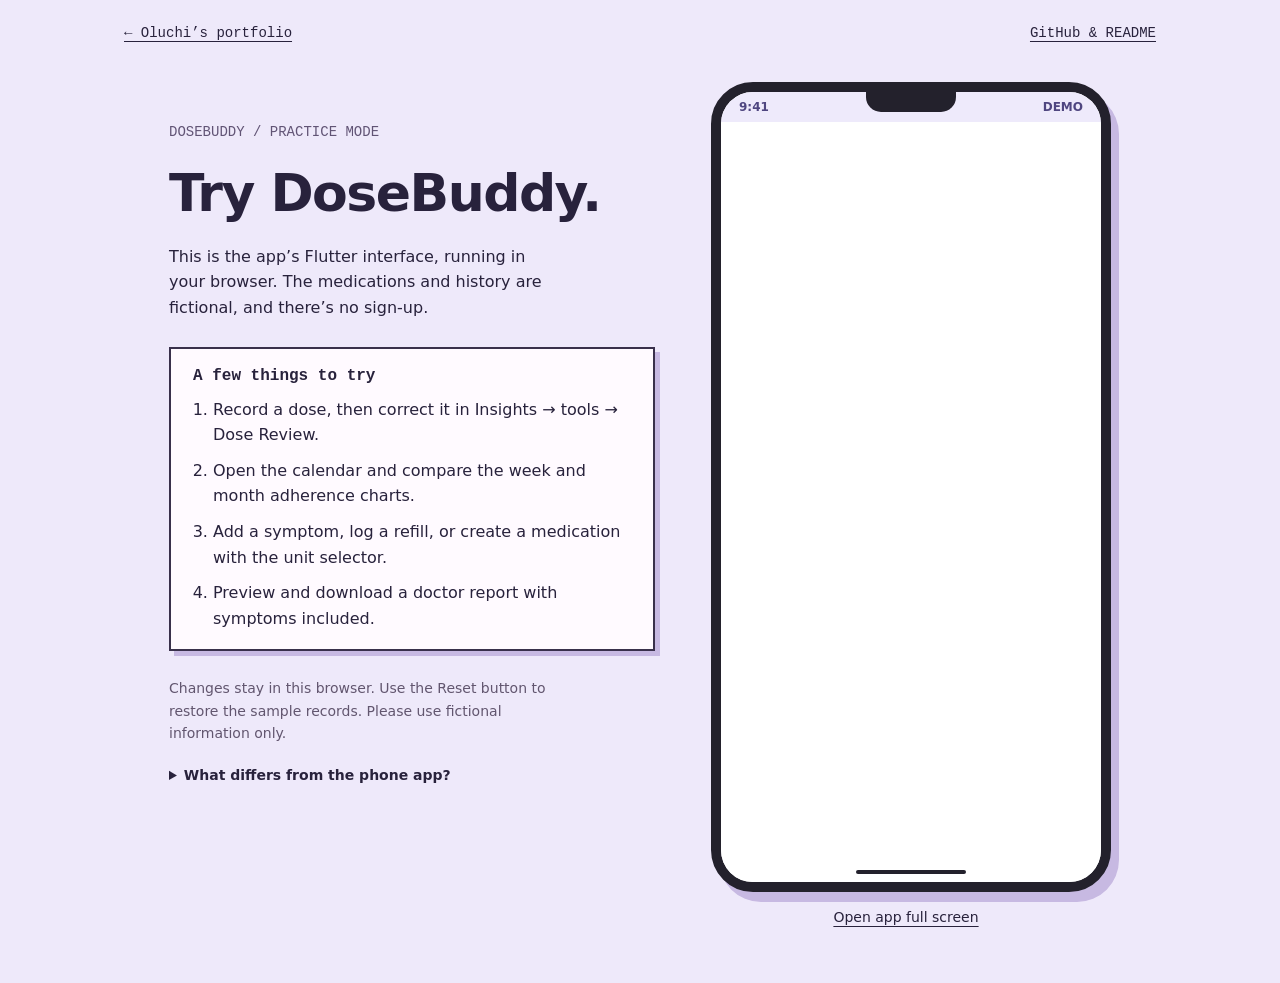
==== demos/dosebuddy/index.html @ b4969d1a "Add DoseBuddy Flutter practice demo in a phone frame" ====
<!doctype html>
<html lang="en"><head><meta charset="utf-8"><meta name="viewport" content="width=device-width,initial-scale=1"><title>DoseBuddy · Try the app</title><meta name="description" content="Try DoseBuddy's real Flutter screens with fictional medication records."><style>
*{box-sizing:border-box}body{margin:0;background:#eee9fa;color:#28223c;font:16px/1.6 system-ui,sans-serif}a{color:inherit;text-underline-offset:4px}a:focus-visible,button:focus-visible{outline:3px solid #6350aa;outline-offset:5px}.bar{max-width:1080px;margin:auto;padding:22px 24px;display:flex;justify-content:space-between;gap:20px;flex-wrap:wrap;font:14px/1.6 ui-monospace,monospace}.layout{max-width:990px;margin:16px auto 40px;padding:0 24px;display:grid;grid-template-columns:1fr minmax(0,400px);gap:56px;align-items:start}.intro{padding-top:36px}.eyebrow{font:14px ui-monospace,monospace;color:#615475}h1{font-size:clamp(34px,5vw,52px);letter-spacing:-1.5px;line-height:1.15;margin:20px 0}p{max-width:390px}.tips{padding:18px 22px;border:2px solid #39304b;background:#fffaff;box-shadow:5px 5px 0 #c7b9e2;margin:26px 0}h2{font:600 16px ui-monospace,monospace;margin:0 0 12px}ol{margin:0;padding-left:20px}li+li{margin-top:10px}.note{font-size:14px;color:#62566f}.phone{border:10px solid #23212c;border-radius:42px;background:#fff;box-shadow:8px 10px 0 #c7b9e2;overflow:hidden;position:relative}.status{height:30px;background:#eeeafb;color:#4f4680;font:600 12px system-ui;display:flex;align-items:center;justify-content:space-between;padding:0 18px;position:relative}.island{position:absolute;background:#23212c;width:90px;height:20px;border-radius:0 0 15px 15px;left:50%;top:0;transform:translateX(-50%)}.app{display:block;width:100%;height:740px;height:min(740px,calc(100svh - 120px));min-height:590px;border:0;background:#fff}.homebar{height:20px;background:#fff;display:grid;place-items:center}.homebar:after{content:'';width:110px;height:4px;border-radius:4px;background:#23212c}.fallback{font-size:14px;text-align:center;margin:14px 0}details{font-size:14px;margin-top:20px}summary{cursor:pointer;font-weight:600}details p{margin:10px 0}@media(max-width:760px){.layout{grid-template-columns:1fr;gap:24px;max-width:450px;margin-top:0;padding:0 16px}.intro{padding-top:0}.bar{padding:18px 16px}.tips{margin:18px 0}.phone{border-width:8px;border-radius:34px}.app{height:720px;height:85svh;min-height:580px}}
</style></head><body>
<header class="bar"><a href="../../index.html#projects">← Oluchi’s portfolio</a><a href="https://github.com/omuoguilim/DoseBuddy" target="_blank" rel="noopener noreferrer">GitHub &amp; README</a></header>
<main class="layout"><section class="intro"><span class="eyebrow">DOSEBUDDY / PRACTICE MODE</span><h1>Try DoseBuddy.</h1><p>This is the app’s Flutter interface, running in your browser. The medications and history are fictional, and there’s no sign-up.</p><div class="tips"><h2>A few things to try</h2><ol><li>Record a dose, then correct it in Insights → tools → Dose Review.</li><li>Open the calendar and compare the week and month adherence charts.</li><li>Add a symptom, log a refill, or create a medication with the unit selector.</li><li>Preview and download a doctor report with symptoms included.</li></ol></div><p class="note">Changes stay in this browser. Use the Reset button to restore the sample records. Please use fictional information only.</p><details><summary>What differs from the phone app?</summary><p>Label uploads use browser text recognition. The first scan downloads a model and may take a moment; you can also try sample label text. Every result needs your review.</p><p>Scheduled phone notifications are previewed here but aren’t delivered. Care Circle permissions can be explored, but this demo sends no invitations or text messages. Connected medication sharing is still being built.</p></details></section>
<section aria-label="DoseBuddy interactive phone demo"><div class="phone"><div class="status"><span>9:41</span><span class="island" aria-hidden="true"></span><span>DEMO</span></div><iframe class="app" src="https://oluchi-muoguilim.superct3663.chatgpt.site/demos/dosebuddy/app/index.html" title="DoseBuddy practice app" allow="camera; clipboard-write" loading="eager"></iframe><div class="homebar" aria-hidden="true"></div></div><p class="fallback"><a href="https://oluchi-muoguilim.superct3663.chatgpt.site/demos/dosebuddy/app/index.html" target="_blank" rel="noopener noreferrer">Open app full screen</a></p></section></main></body></html>
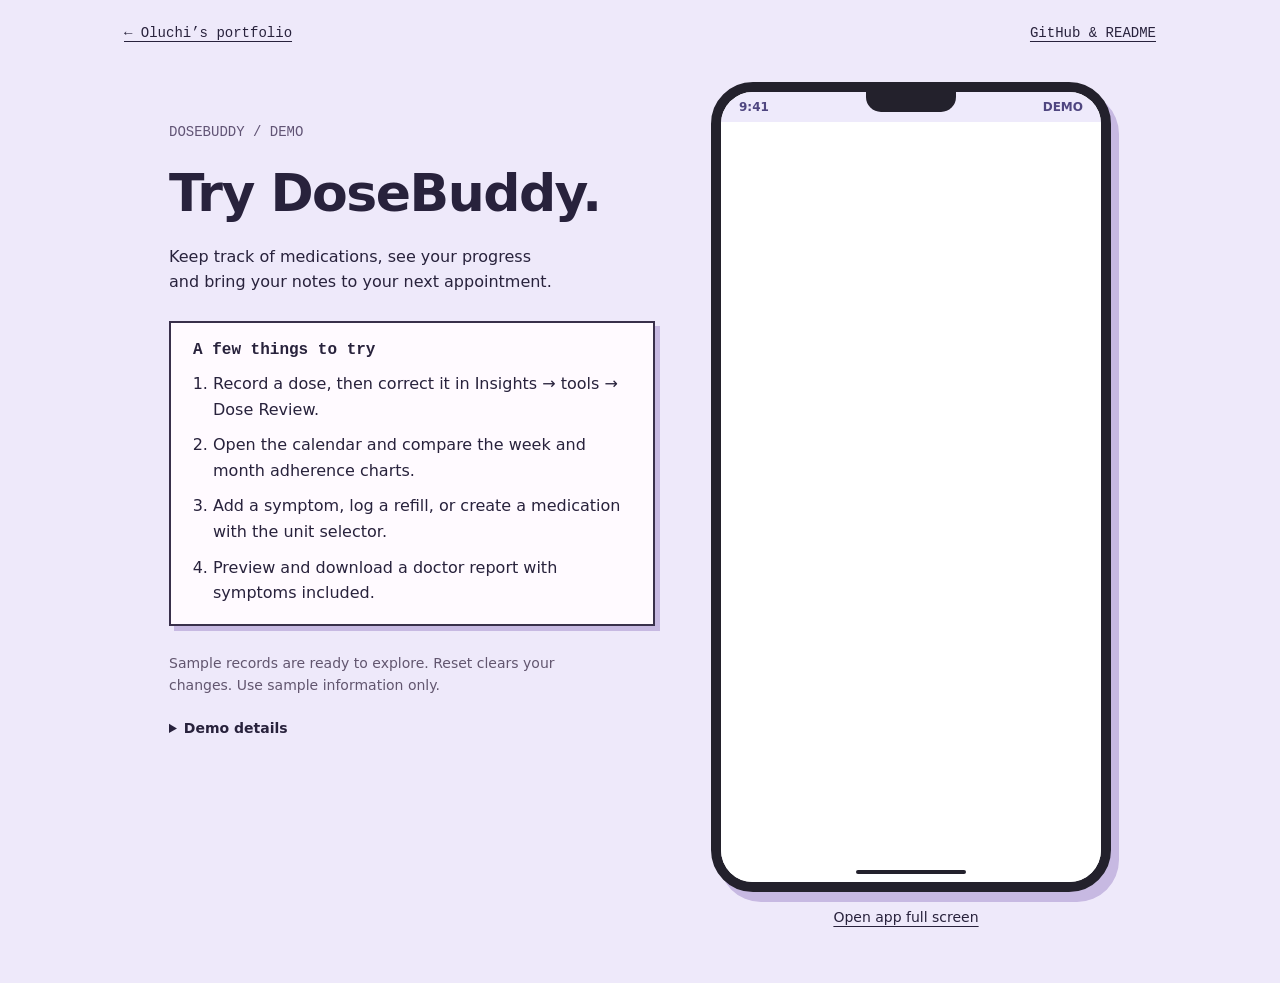
==== commit 7132f3a4: "Replace demo implementation notes with concise portfolio copy" ====
--- a/demos/dosebuddy/index.html
+++ b/demos/dosebuddy/index.html
@@ -1,7 +1,7 @@
 <!doctype html>
-<html lang="en"><head><meta charset="utf-8"><meta name="viewport" content="width=device-width,initial-scale=1"><title>DoseBuddy · Try the app</title><meta name="description" content="Try DoseBuddy's real Flutter screens with fictional medication records."><style>
+<html lang="en"><head><meta charset="utf-8"><meta name="viewport" content="width=device-width,initial-scale=1"><title>DoseBuddy · Try the app</title><meta name="description" content="Explore medication schedules, dose history, symptoms and reports."><style>
 *{box-sizing:border-box}body{margin:0;background:#eee9fa;color:#28223c;font:16px/1.6 system-ui,sans-serif}a{color:inherit;text-underline-offset:4px}a:focus-visible,button:focus-visible{outline:3px solid #6350aa;outline-offset:5px}.bar{max-width:1080px;margin:auto;padding:22px 24px;display:flex;justify-content:space-between;gap:20px;flex-wrap:wrap;font:14px/1.6 ui-monospace,monospace}.layout{max-width:990px;margin:16px auto 40px;padding:0 24px;display:grid;grid-template-columns:1fr minmax(0,400px);gap:56px;align-items:start}.intro{padding-top:36px}.eyebrow{font:14px ui-monospace,monospace;color:#615475}h1{font-size:clamp(34px,5vw,52px);letter-spacing:-1.5px;line-height:1.15;margin:20px 0}p{max-width:390px}.tips{padding:18px 22px;border:2px solid #39304b;background:#fffaff;box-shadow:5px 5px 0 #c7b9e2;margin:26px 0}h2{font:600 16px ui-monospace,monospace;margin:0 0 12px}ol{margin:0;padding-left:20px}li+li{margin-top:10px}.note{font-size:14px;color:#62566f}.phone{border:10px solid #23212c;border-radius:42px;background:#fff;box-shadow:8px 10px 0 #c7b9e2;overflow:hidden;position:relative}.status{height:30px;background:#eeeafb;color:#4f4680;font:600 12px system-ui;display:flex;align-items:center;justify-content:space-between;padding:0 18px;position:relative}.island{position:absolute;background:#23212c;width:90px;height:20px;border-radius:0 0 15px 15px;left:50%;top:0;transform:translateX(-50%)}.app{display:block;width:100%;height:740px;height:min(740px,calc(100svh - 120px));min-height:590px;border:0;background:#fff}.homebar{height:20px;background:#fff;display:grid;place-items:center}.homebar:after{content:'';width:110px;height:4px;border-radius:4px;background:#23212c}.fallback{font-size:14px;text-align:center;margin:14px 0}details{font-size:14px;margin-top:20px}summary{cursor:pointer;font-weight:600}details p{margin:10px 0}@media(max-width:760px){.layout{grid-template-columns:1fr;gap:24px;max-width:450px;margin-top:0;padding:0 16px}.intro{padding-top:0}.bar{padding:18px 16px}.tips{margin:18px 0}.phone{border-width:8px;border-radius:34px}.app{height:720px;height:85svh;min-height:580px}}
 </style></head><body>
 <header class="bar"><a href="../../index.html#projects">← Oluchi’s portfolio</a><a href="https://github.com/omuoguilim/DoseBuddy" target="_blank" rel="noopener noreferrer">GitHub &amp; README</a></header>
-<main class="layout"><section class="intro"><span class="eyebrow">DOSEBUDDY / PRACTICE MODE</span><h1>Try DoseBuddy.</h1><p>This is the app’s Flutter interface, running in your browser. The medications and history are fictional, and there’s no sign-up.</p><div class="tips"><h2>A few things to try</h2><ol><li>Record a dose, then correct it in Insights → tools → Dose Review.</li><li>Open the calendar and compare the week and month adherence charts.</li><li>Add a symptom, log a refill, or create a medication with the unit selector.</li><li>Preview and download a doctor report with symptoms included.</li></ol></div><p class="note">Changes stay in this browser. Use the Reset button to restore the sample records. Please use fictional information only.</p><details><summary>What differs from the phone app?</summary><p>Label uploads use browser text recognition. The first scan downloads a model and may take a moment; you can also try sample label text. Every result needs your review.</p><p>Scheduled phone notifications are previewed here but aren’t delivered. Care Circle permissions can be explored, but this demo sends no invitations or text messages. Connected medication sharing is still being built.</p></details></section>
+<main class="layout"><section class="intro"><span class="eyebrow">DOSEBUDDY / DEMO</span><h1>Try DoseBuddy.</h1><p>Keep track of medications, see your progress and bring your notes to your next appointment.</p><div class="tips"><h2>A few things to try</h2><ol><li>Record a dose, then correct it in Insights → tools → Dose Review.</li><li>Open the calendar and compare the week and month adherence charts.</li><li>Add a symptom, log a refill, or create a medication with the unit selector.</li><li>Preview and download a doctor report with symptoms included.</li></ol></div><p class="note">Sample records are ready to explore. Reset clears your changes. Use sample information only.</p><details><summary>Demo details</summary><p>Upload a sample medication label or try the example text. Review the results before saving.</p><p>Notifications require the phone app. Family sharing and invitations are not available in this demo.</p></details></section>
 <section aria-label="DoseBuddy interactive phone demo"><div class="phone"><div class="status"><span>9:41</span><span class="island" aria-hidden="true"></span><span>DEMO</span></div><iframe class="app" src="https://oluchi-muoguilim.superct3663.chatgpt.site/demos/dosebuddy/app/index.html" title="DoseBuddy practice app" allow="camera; clipboard-write" loading="eager"></iframe><div class="homebar" aria-hidden="true"></div></div><p class="fallback"><a href="https://oluchi-muoguilim.superct3663.chatgpt.site/demos/dosebuddy/app/index.html" target="_blank" rel="noopener noreferrer">Open app full screen</a></p></section></main></body></html>
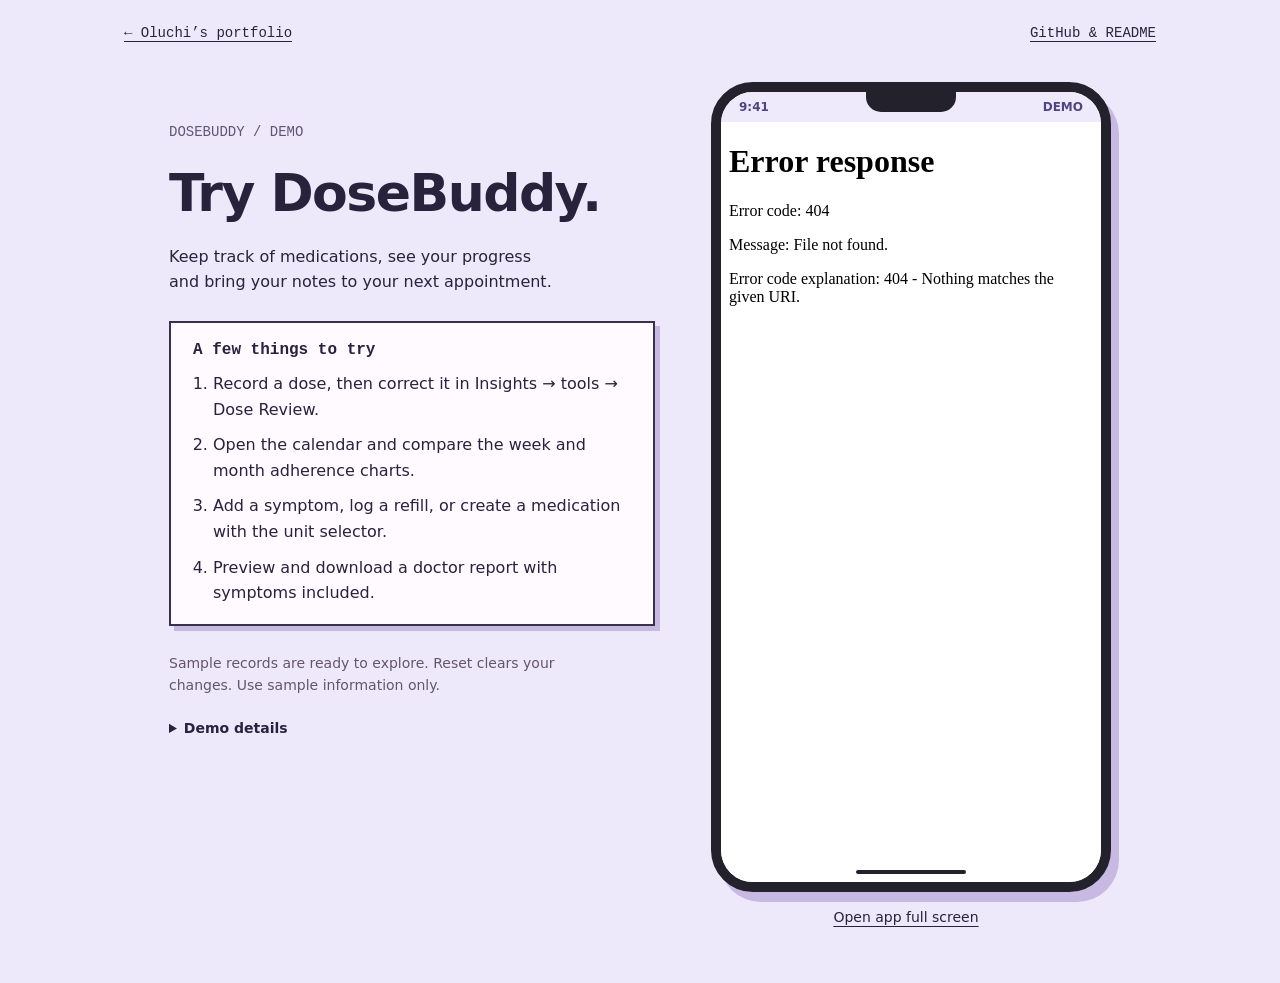
==== commit c8cb47f0: "Serve project demos on GitHub Pages and keep full-screen links on the portfolio domain" ====
--- a/demos/dosebuddy/index.html
+++ b/demos/dosebuddy/index.html
@@ -4,4 +4,4 @@
 </style></head><body>
 <header class="bar"><a href="../../index.html#projects">← Oluchi’s portfolio</a><a href="https://github.com/omuoguilim/DoseBuddy" target="_blank" rel="noopener noreferrer">GitHub &amp; README</a></header>
 <main class="layout"><section class="intro"><span class="eyebrow">DOSEBUDDY / DEMO</span><h1>Try DoseBuddy.</h1><p>Keep track of medications, see your progress and bring your notes to your next appointment.</p><div class="tips"><h2>A few things to try</h2><ol><li>Record a dose, then correct it in Insights → tools → Dose Review.</li><li>Open the calendar and compare the week and month adherence charts.</li><li>Add a symptom, log a refill, or create a medication with the unit selector.</li><li>Preview and download a doctor report with symptoms included.</li></ol></div><p class="note">Sample records are ready to explore. Reset clears your changes. Use sample information only.</p><details><summary>Demo details</summary><p>Upload a sample medication label or try the example text. Review the results before saving.</p><p>Notifications require the phone app. Family sharing and invitations are not available in this demo.</p></details></section>
-<section aria-label="DoseBuddy interactive phone demo"><div class="phone"><div class="status"><span>9:41</span><span class="island" aria-hidden="true"></span><span>DEMO</span></div><iframe class="app" src="https://oluchi-muoguilim.superct3663.chatgpt.site/demos/dosebuddy/app/index.html" title="DoseBuddy practice app" allow="camera; clipboard-write" loading="eager"></iframe><div class="homebar" aria-hidden="true"></div></div><p class="fallback"><a href="https://oluchi-muoguilim.superct3663.chatgpt.site/demos/dosebuddy/app/index.html" target="_blank" rel="noopener noreferrer">Open app full screen</a></p></section></main></body></html>
+<section aria-label="DoseBuddy interactive phone demo"><div class="phone"><div class="status"><span>9:41</span><span class="island" aria-hidden="true"></span><span>DEMO</span></div><iframe class="app" src="app/index.html" title="DoseBuddy practice app" allow="camera; clipboard-write" loading="eager"></iframe><div class="homebar" aria-hidden="true"></div></div><p class="fallback"><a href="app/index.html" target="_blank" rel="noopener noreferrer">Open app full screen</a></p></section></main></body></html>
